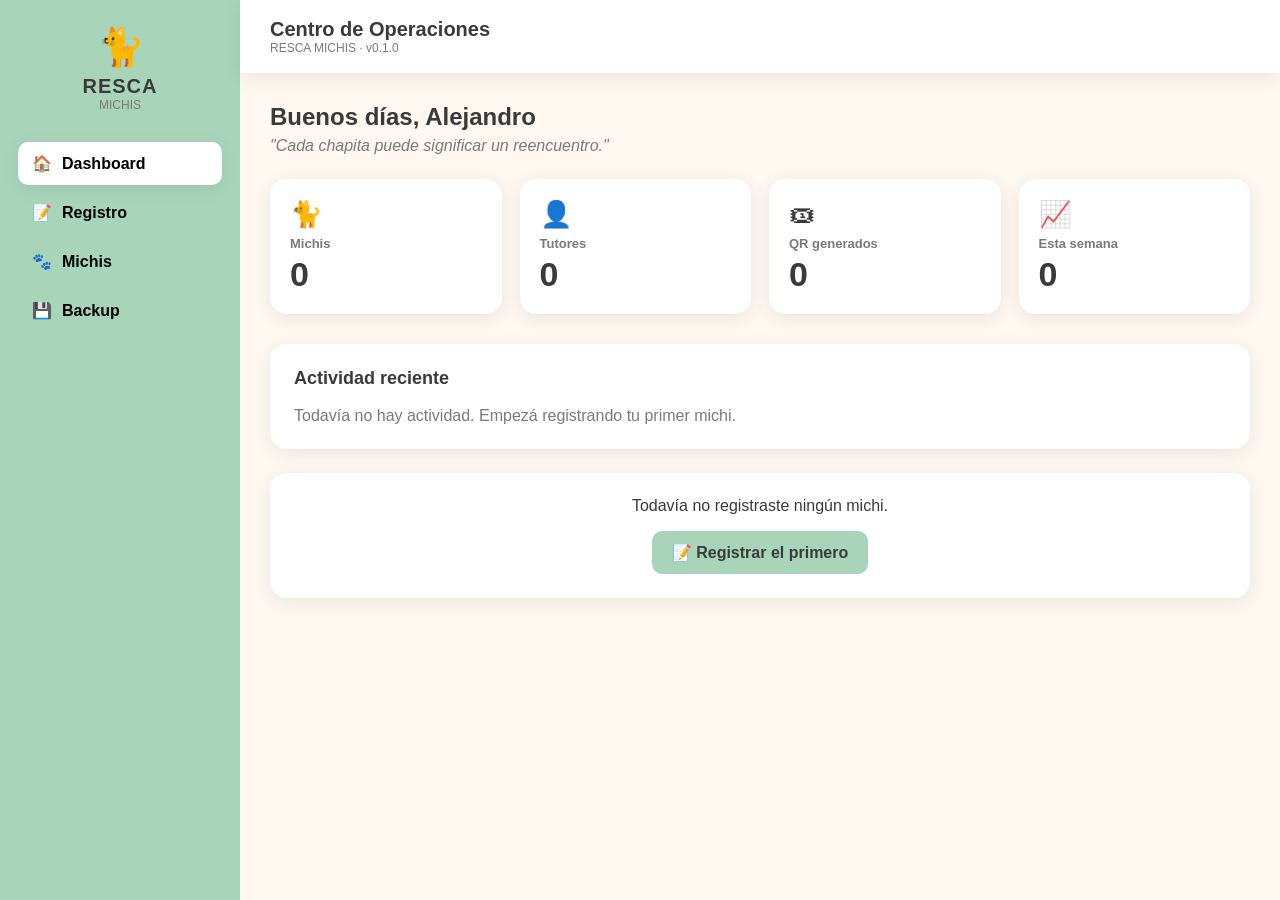
==== index.html @ 8c9df0d4 "Primer commit: MVP funcional de RESCA MICHIS Wizard de registro (tutor -> michi -> QR -> imprimir), " ====
<!DOCTYPE html>
<html lang="es">
<head>
    <meta charset="UTF-8">
    <meta name="viewport" content="width=device-width,initial-scale=1.0">
    <title>RESCA MICHIS</title>
    <link rel="stylesheet" href="assets/css/reset.css">
    <link rel="stylesheet" href="assets/css/theme.css">
    <link rel="stylesheet" href="assets/css/layout.css">
    <link rel="stylesheet" href="assets/css/components.css">
</head>
<body>
<div id="app">
    <aside id="sidebar"></aside>
    <main id="main">
        <header id="topbar"></header>
        <section id="workspace"></section>
    </main>
</div>

<script src="src/vendor/qrcode.js"></script>

<script src="src/core/Storage.js"></script>

<script src="src/entities/Tutor.js"></script>
<script src="src/entities/Michi.js"></script>

<script src="src/repositories/TutorRepository.js"></script>
<script src="src/repositories/MichiRepository.js"></script>

<script src="src/services/EventService.js"></script>
<script src="src/services/QRService.js"></script>
<script src="src/services/TutorService.js"></script>
<script src="src/services/MichiService.js"></script>
<script src="src/services/BackupService.js"></script>

<script src="src/views/SidebarView.js"></script>
<script src="src/views/TopbarView.js"></script>
<script src="src/views/DashboardView.js"></script>
<script src="src/views/RegistroWizardView.js"></script>
<script src="src/views/MichisListView.js"></script>
<script src="src/views/BackupView.js"></script>

<script src="src/core/Router.js"></script>
<script src="src/core/App.js"></script>

<script>
    App.start();
</script>
</body>
</html>
---- assets/css/theme.css ----
:root{
  --mint:#A8D5BA;
  --mint-dark:#7FBFA0;
  --peach:#FFD9B3;
  --lavender:#E0D4F7;
  --cream:#FFF8F0;
  --white:#FFFFFF;
  --text:#3A3A3A;
  --text-muted:#7A7A7A;
  --danger:#F2A5A5;
  --danger-dark:#D97A7A;
  --shadow:0 4px 18px rgba(0,0,0,.08);
  --radius:16px;
  --radius-sm:10px;
}

body{
  font-family:"Segoe UI",Arial,sans-serif;
  background:var(--cream);
  color:var(--text);
}

.btn{
  padding:12px 20px;
  border-radius:var(--radius-sm);
  background:var(--mint);
  color:var(--text);
  font-weight:600;
  transition:transform .1s, background .2s;
}
.btn:hover{background:var(--mint-dark)}
.btn:active{transform:scale(.98)}
.btn-secundario{background:var(--white);border:1px solid #E5E5E5}
.btn-secundario:hover{background:var(--lavender)}
.btn-peligro{background:var(--danger)}
.btn-peligro:hover{background:var(--danger-dark)}
.btn-block{width:100%}

input,select,textarea{
  padding:10px 14px;
  border:1px solid #E5E5E5;
  border-radius:var(--radius-sm);
  background:var(--white);
  width:100%;
}
input:focus,select:focus,textarea:focus{
  outline:2px solid var(--mint);
  border-color:transparent;
}

label{
  display:block;
  font-size:13px;
  color:var(--text-muted);
  margin-bottom:4px;
  font-weight:600;
}

.field{margin-bottom:16px}
---- assets/css/layout.css ----
#app{
  display:grid;
  grid-template-columns:240px 1fr;
  min-height:100vh;
}

#sidebar{
  background:var(--mint);
  padding:25px 18px;
  display:flex;
  flex-direction:column;
}

#main{
  display:flex;
  flex-direction:column;
  min-width:0;
}

#topbar{
  background:var(--white);
  padding:18px 30px;
  box-shadow:var(--shadow);
  display:flex;
  align-items:center;
  justify-content:space-between;
}

#workspace{
  padding:30px;
  overflow:auto;
  flex:1;
}

@media (max-width:800px){
  #app{grid-template-columns:1fr}
  #sidebar{
    position:fixed;
    inset:0 auto 0 0;
    width:220px;
    z-index:50;
    transform:translateX(-100%);
    transition:transform .2s;
  }
  #sidebar.abierto{transform:translateX(0)}
}
---- assets/css/components.css ----
/* --- Sidebar --- */
.logo{
  text-align:center;
  margin-bottom:30px;
}
.logo .emoji{font-size:38px}
.logo h2{font-size:20px;letter-spacing:1px;margin-top:6px}
.logo span{font-size:12px;color:var(--text-muted);display:block}

nav.menu button{
  width:100%;
  text-align:left;
  padding:12px 14px;
  margin-bottom:6px;
  border-radius:var(--radius-sm);
  background:transparent;
  font-weight:600;
  display:flex;
  align-items:center;
  gap:10px;
}
nav.menu button:hover{background:rgba(255,255,255,.5)}
nav.menu button.activo{background:var(--white);box-shadow:var(--shadow)}

/* --- Topbar --- */
#topbar h1{font-size:20px}
#topbar p{font-size:12px;color:var(--text-muted)}

/* --- Dashboard --- */
.saludo{margin-bottom:6px}
.frase{color:var(--text-muted);font-style:italic;margin-bottom:24px}

.kpis{
  display:grid;
  grid-template-columns:repeat(auto-fit,minmax(160px,1fr));
  gap:18px;
  margin-bottom:30px;
}
.kpi{
  background:var(--white);
  border-radius:var(--radius);
  padding:20px;
  box-shadow:var(--shadow);
}
.kpi .emoji{font-size:26px}
.kpi h3{font-size:13px;color:var(--text-muted);margin:6px 0 4px;font-weight:600}
.kpi h1{font-size:34px}

.panel{
  background:var(--white);
  border-radius:var(--radius);
  padding:24px;
  box-shadow:var(--shadow);
  margin-bottom:24px;
}
.panel h2{margin-bottom:18px;font-size:18px}

.actividad-item{
  padding:10px 0;
  border-bottom:1px solid #F0F0F0;
  font-size:14px;
}
.actividad-item:last-child{border-bottom:none}
.actividad-item .fecha{color:var(--text-muted);font-size:12px}

/* --- Wizard --- */
.wizard-header{
  display:flex;
  justify-content:space-between;
  align-items:center;
  margin-bottom:24px;
}
.wizard-paso{color:var(--text-muted);font-size:13px}
.wizard-progreso{
  height:6px;
  background:#EEEEEE;
  border-radius:4px;
  overflow:hidden;
  margin-bottom:30px;
}
.wizard-progreso-fill{
  height:100%;
  background:var(--mint-dark);
  transition:width .2s;
}
.wizard-acciones{
  display:flex;
  justify-content:space-between;
  margin-top:24px;
}
.grid-2{
  display:grid;
  grid-template-columns:1fr 1fr;
  gap:16px;
}
.chip-group{display:flex;gap:10px;flex-wrap:wrap}
.chip{
  padding:10px 18px;
  border-radius:999px;
  background:var(--white);
  border:1px solid #E5E5E5;
  font-weight:600;
  font-size:14px;
}
.chip.activo{background:var(--mint);border-color:var(--mint-dark)}

.preview-card{
  background:var(--cream);
  border-radius:var(--radius);
  padding:20px;
}
.preview-card dl{display:grid;grid-template-columns:120px 1fr;gap:8px 12px;font-size:14px}
.preview-card dt{color:var(--text-muted);font-weight:600}

/* --- Michis list --- */
.buscador{margin-bottom:20px}
.michis-grid{
  display:grid;
  grid-template-columns:repeat(auto-fill,minmax(220px,1fr));
  gap:18px;
}
.michi-card{
  background:var(--white);
  border-radius:var(--radius);
  padding:18px;
  box-shadow:var(--shadow);
  cursor:pointer;
  transition:transform .1s;
}
.michi-card:hover{transform:translateY(-2px)}
.michi-card .emoji-grande{font-size:32px}
.michi-card h3{margin:8px 0 2px}
.michi-card p{font-size:13px;color:var(--text-muted)}
.badge{
  display:inline-block;
  padding:3px 10px;
  border-radius:999px;
  font-size:11px;
  font-weight:700;
  background:var(--lavender);
  margin-top:8px;
}

/* --- Ficha / Chapita imprimible --- */
.chapita{
  max-width:380px;
  margin:0 auto;
  background:var(--white);
  border-radius:var(--radius);
  padding:26px;
  text-align:center;
  box-shadow:var(--shadow);
  border:3px solid var(--mint);
}
.chapita .emoji-grande{font-size:48px}
.chapita h1{font-size:24px;margin:8px 0 4px}
.chapita .aviso{
  background:var(--cream);
  border-radius:var(--radius-sm);
  padding:14px;
  font-size:13px;
  text-align:left;
  margin:16px 0;
}
.chapita canvas{margin:16px auto}
.chapita .contacto{font-size:15px;font-weight:700;margin:4px 0}
.chapita .zona{color:var(--text-muted);font-size:13px}

.modal-overlay{
  position:fixed;inset:0;
  background:rgba(0,0,0,.4);
  display:flex;align-items:center;justify-content:center;
  z-index:200;
}
.modal{
  background:var(--white);
  border-radius:var(--radius);
  padding:26px;
  max-width:440px;
  width:90%;
  max-height:85vh;
  overflow:auto;
}
.modal-cerrar{float:right;font-size:20px;color:var(--text-muted)}

@media print{
  #sidebar,#topbar,.no-imprimir{display:none !important}
  #app{display:block}
  #workspace{padding:0}
}
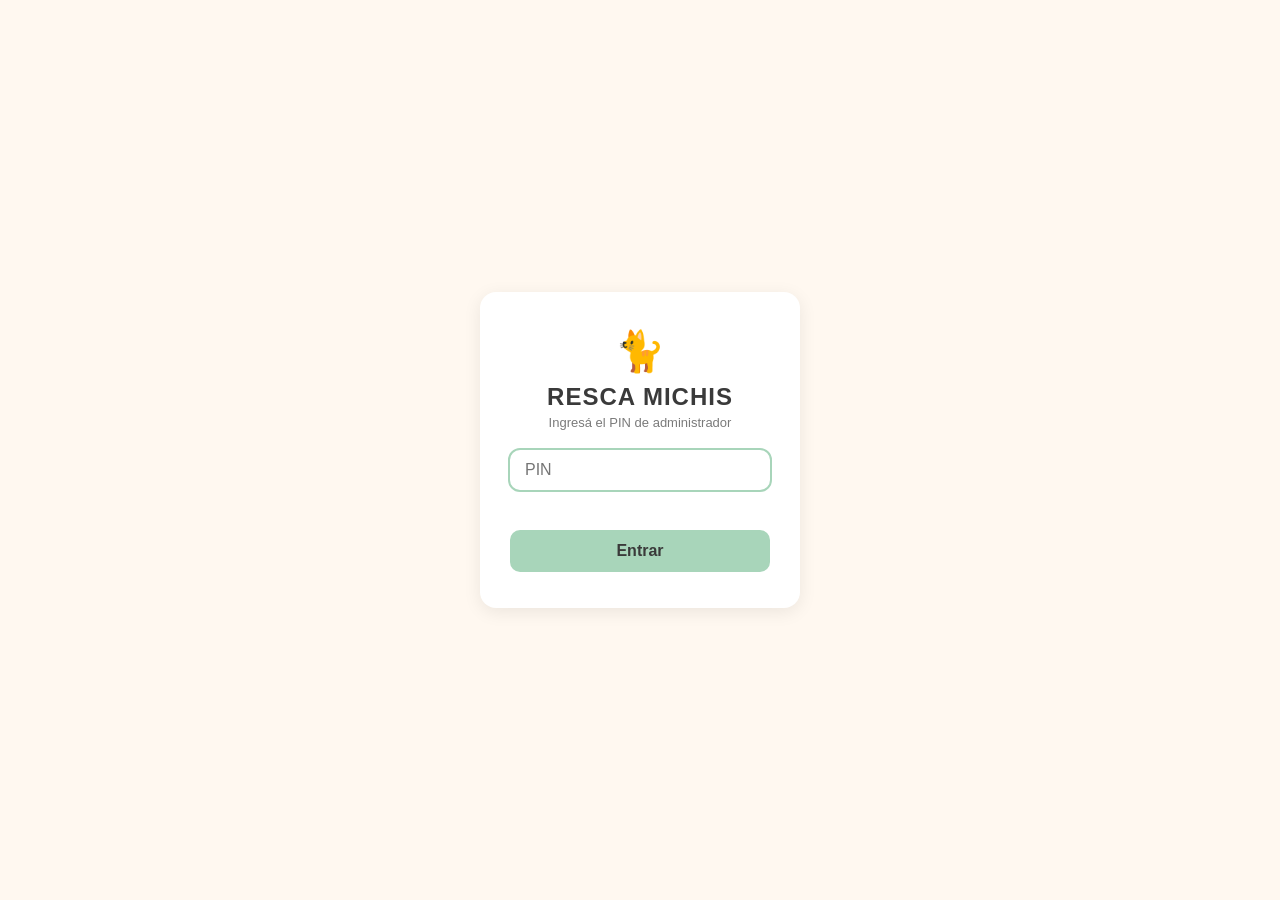
==== commit a290875f: "feat: pantalla de PIN de admin y botón para borrar michis Auth.js + LoginView.js agregan un candado " ====
--- a/index.html
+++ b/index.html
@@ -21,6 +21,7 @@
 <script src="src/vendor/qrcode.js"></script>
 
 <script src="src/core/Storage.js"></script>
+<script src="src/core/Auth.js"></script>
 
 <script src="src/entities/Tutor.js"></script>
 <script src="src/entities/Michi.js"></script>
@@ -34,6 +35,7 @@
 <script src="src/services/MichiService.js"></script>
 <script src="src/services/BackupService.js"></script>
 
+<script src="src/views/LoginView.js"></script>
 <script src="src/views/SidebarView.js"></script>
 <script src="src/views/TopbarView.js"></script>
 <script src="src/views/DashboardView.js"></script>
--- a/assets/css/components.css
+++ b/assets/css/components.css
@@ -188,3 +188,24 @@
   #app{display:block}
   #workspace{padding:0}
 }
+
+/* --- Login --- */
+.login-overlay{
+  position:fixed;inset:0;
+  background:var(--cream);
+  display:flex;align-items:center;justify-content:center;
+  z-index:300;
+}
+.login-card{
+  background:var(--white);
+  border-radius:var(--radius);
+  box-shadow:var(--shadow);
+  padding:36px 30px;
+  max-width:320px;
+  width:90%;
+  text-align:center;
+}
+.login-card .emoji{font-size:40px}
+.login-card h2{margin:8px 0 4px;letter-spacing:1px}
+.login-sub{color:var(--text-muted);font-size:13px;margin-bottom:20px}
+.login-error{color:var(--danger-dark);font-size:13px;min-height:18px;margin-bottom:6px}
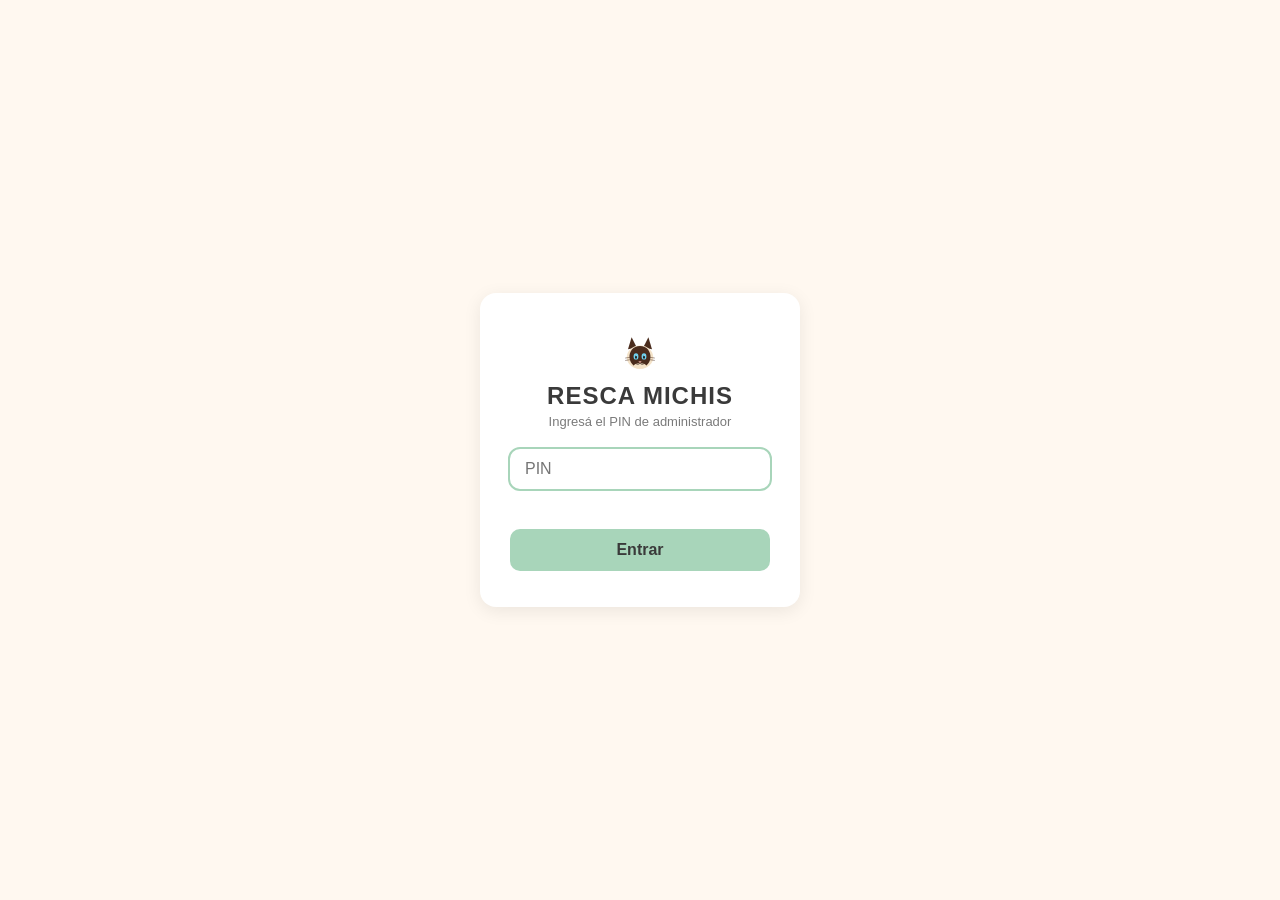
==== commit 801cbaf1: "feat: logo de gato siamés color point en vez del emoji genérico Icons.js dibuja un ícono SVG propio " ====
--- a/index.html
+++ b/index.html
@@ -22,6 +22,7 @@
 
 <script src="src/core/Storage.js"></script>
 <script src="src/core/Auth.js"></script>
+<script src="src/core/Icons.js"></script>
 
 <script src="src/entities/Tutor.js"></script>
 <script src="src/entities/Michi.js"></script>
--- a/assets/css/components.css
+++ b/assets/css/components.css
@@ -189,6 +189,24 @@
   #workspace{padding:0}
 }
 
+/* --- Buscador de tutor existente (wizard) --- */
+.tutor-resultado{
+  background:var(--cream);
+  border:1px solid #E5E5E5;
+  border-radius:var(--radius-sm);
+  padding:10px 14px;
+  margin-top:8px;
+  cursor:pointer;
+  display:flex;
+  justify-content:space-between;
+  align-items:center;
+  gap:10px;
+  font-size:13px;
+  transition:background .15s;
+}
+.tutor-resultado:hover{background:var(--lavender)}
+.tutor-resultado span{color:var(--text-muted);font-size:12px;white-space:nowrap}
+
 /* --- Login --- */
 .login-overlay{
   position:fixed;inset:0;
